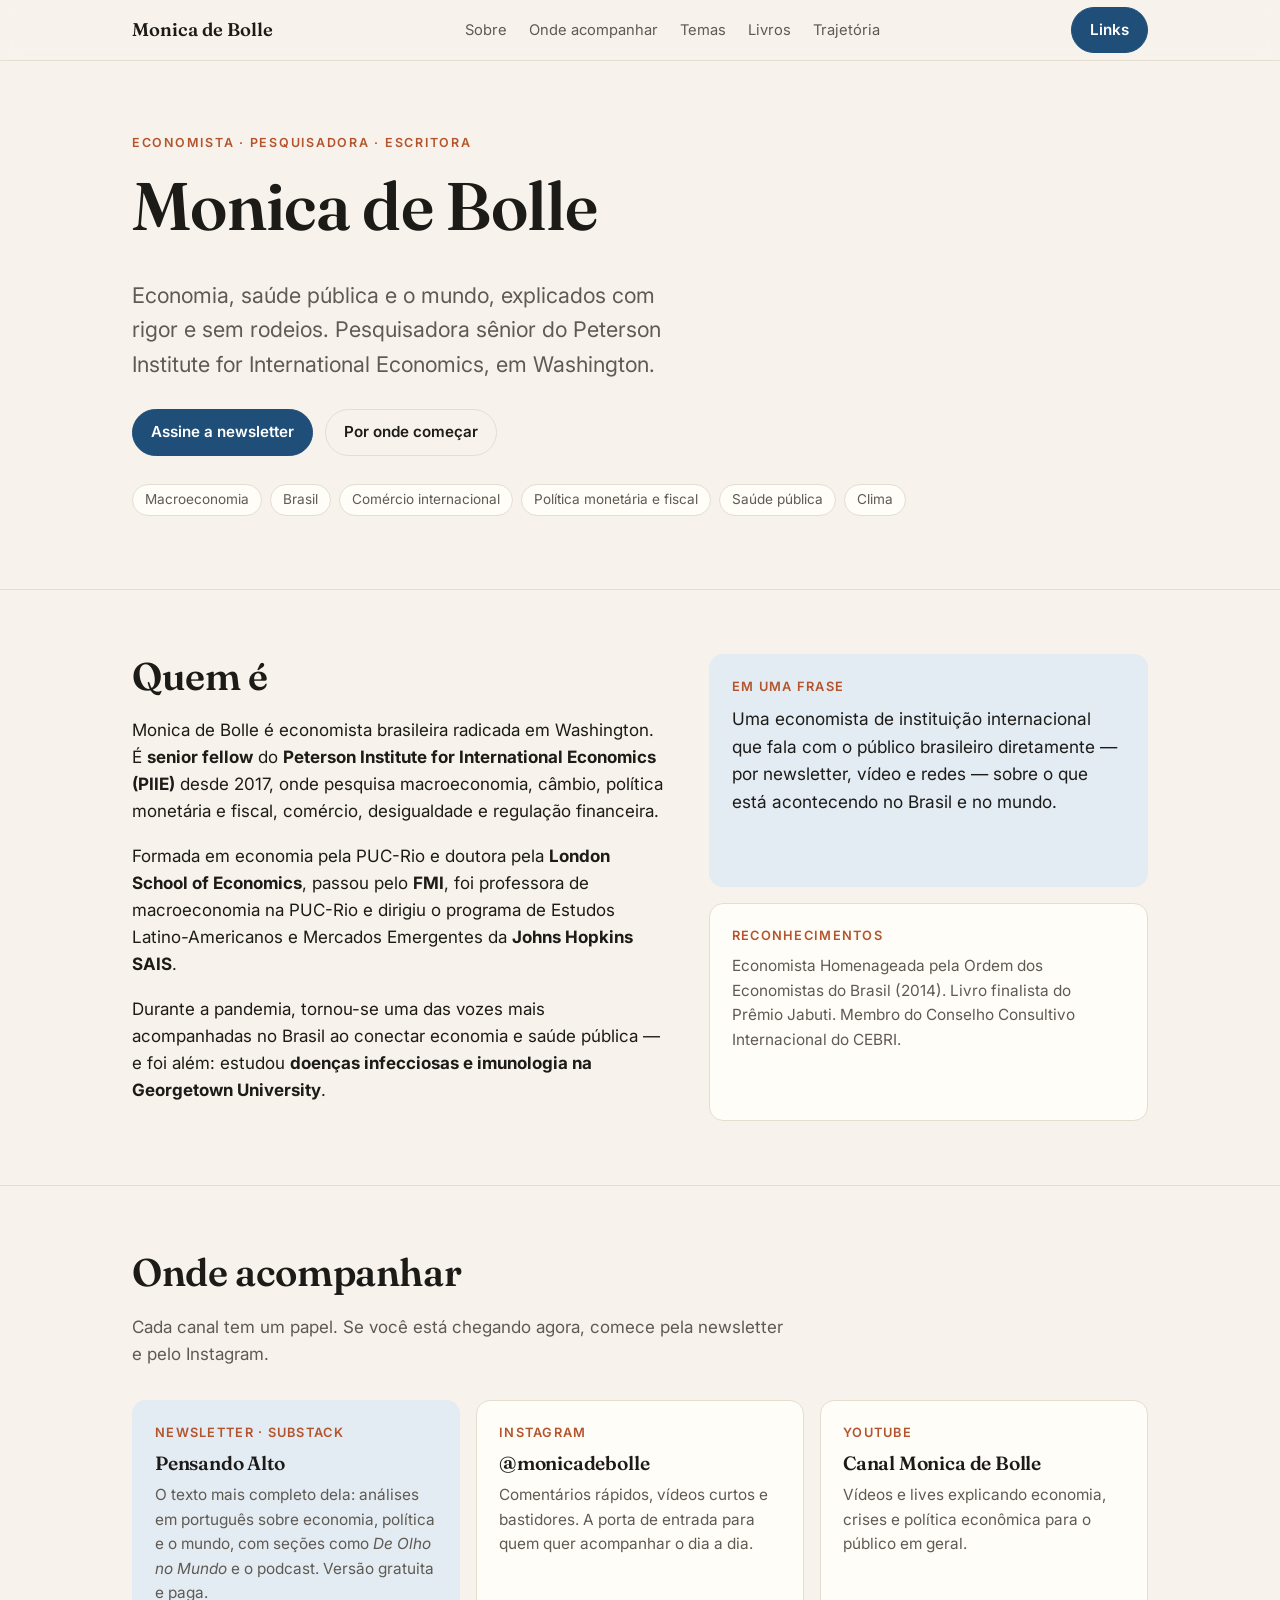
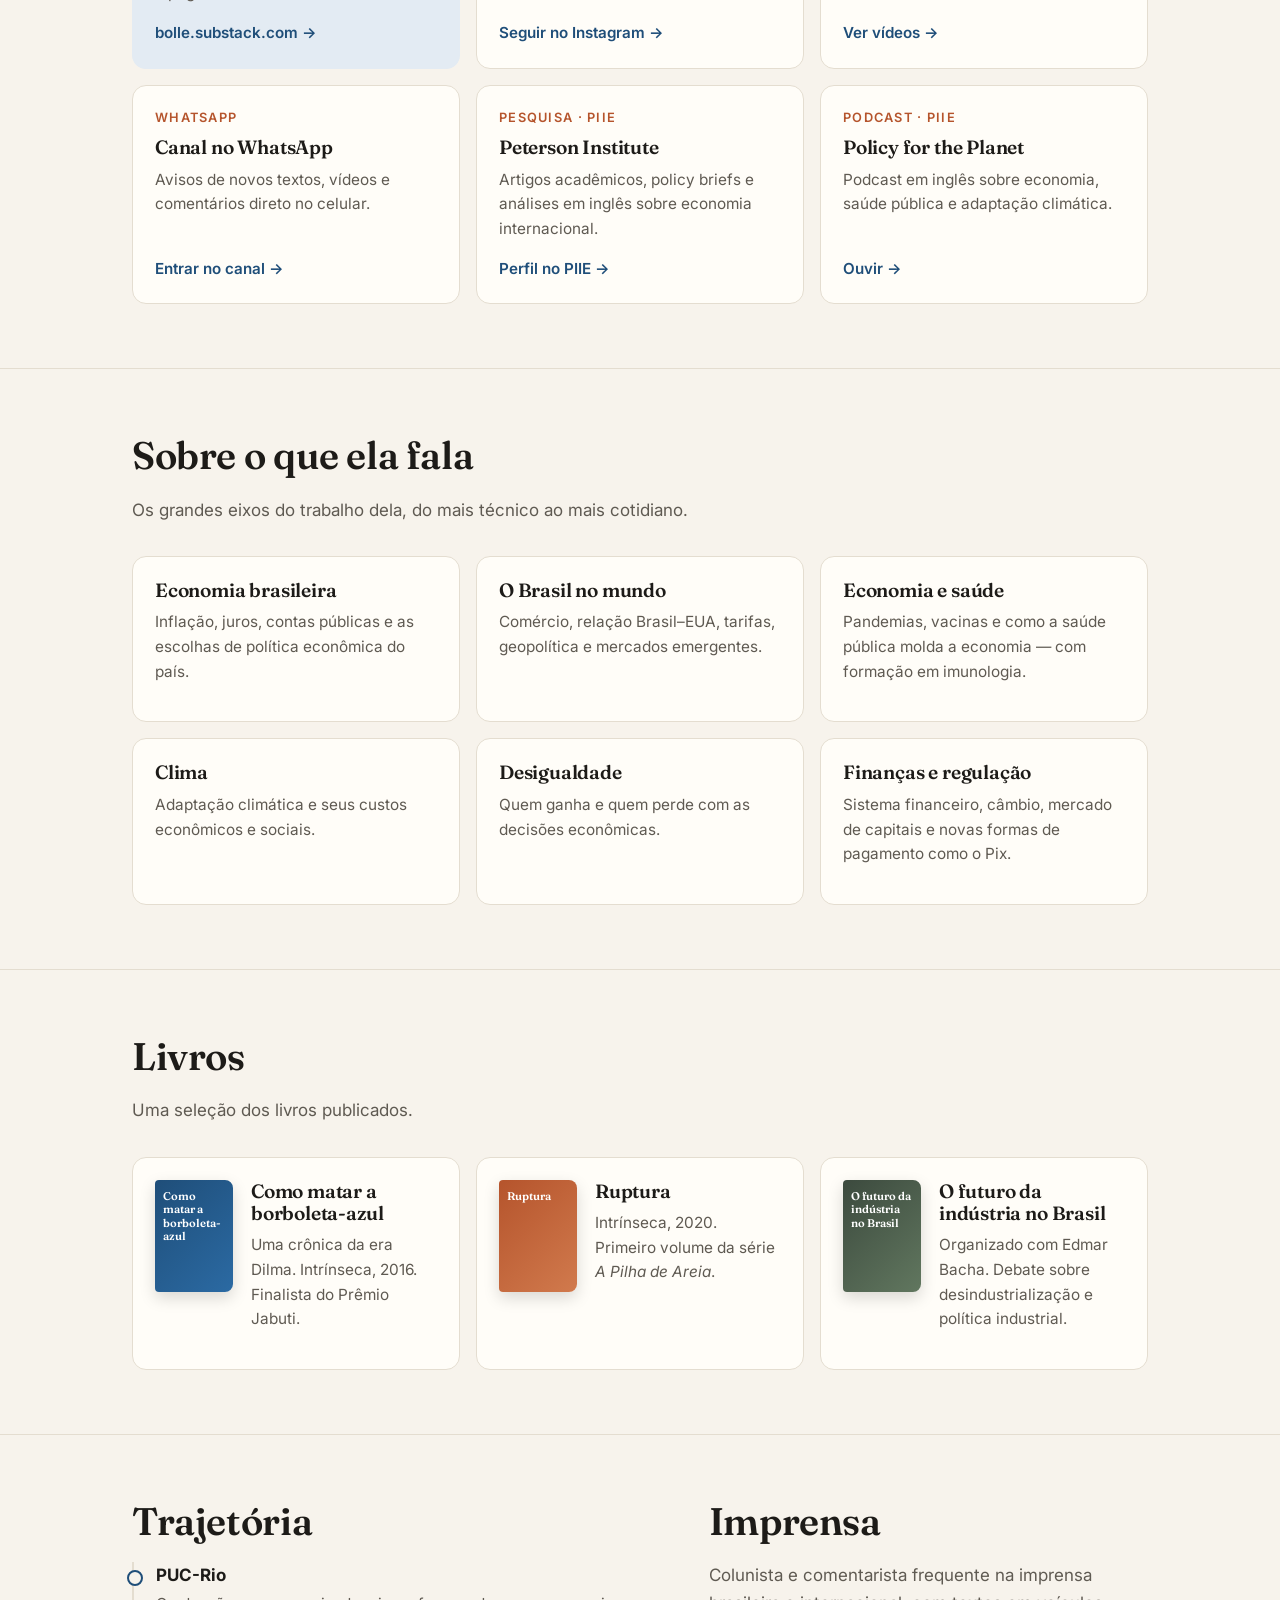
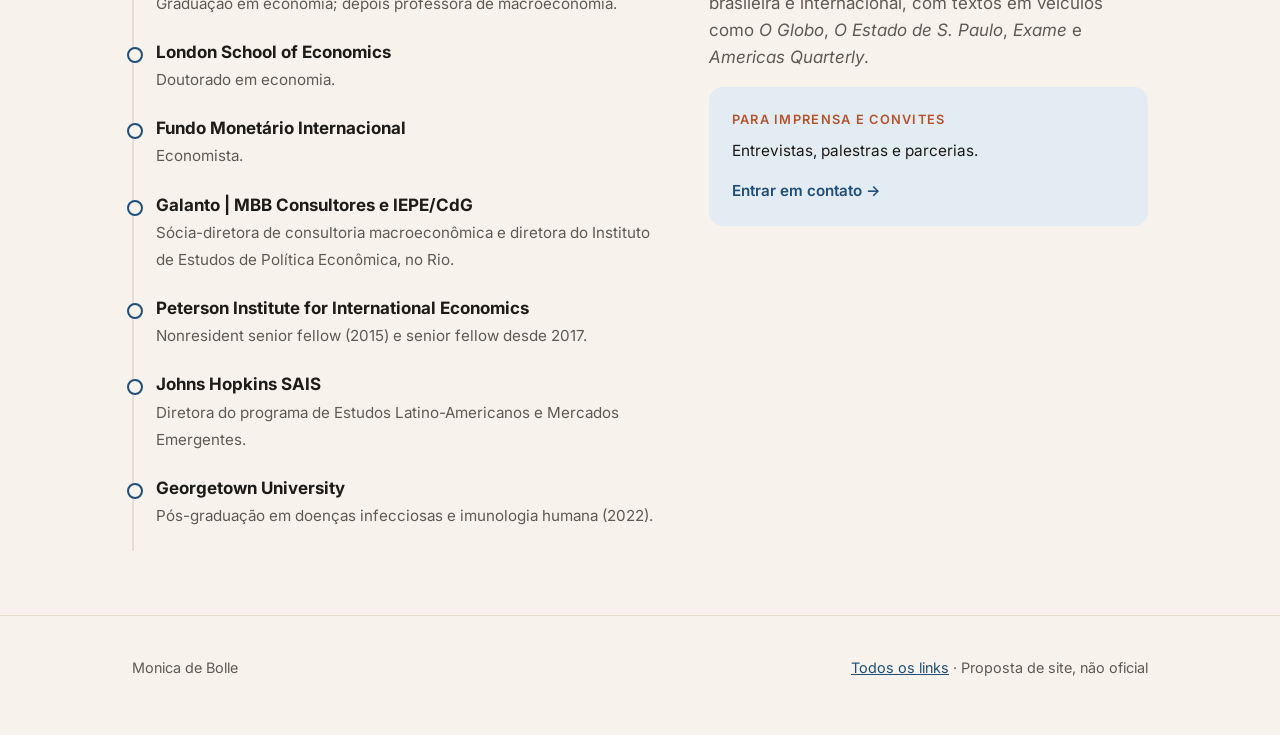
==== index.html @ 09e2e79d "Site e página de links sobre Monica de Bolle (proposta) Co-Authored-By: Claude Opus 5.5 <noreply@ant" ====
<!doctype html>
<html lang="pt-BR">
<head>
<meta charset="utf-8">
<meta name="viewport" content="width=device-width,initial-scale=1">
<title>Monica de Bolle</title>
<meta name="description" content="Economista, pesquisadora do Peterson Institute for International Economics, escritora e divulgadora. Tudo sobre Monica de Bolle em um só lugar: newsletter, vídeos, livros e pesquisa.">
<link rel="preconnect" href="https://fonts.googleapis.com">
<link rel="preconnect" href="https://fonts.gstatic.com" crossorigin>
<link href="https://fonts.googleapis.com/css2?family=Fraunces:opsz,wght@9..144,500;9..144,600&family=Inter:wght@400;500;600&display=swap" rel="stylesheet">
<link rel="stylesheet" href="assets/style.css">
</head>
<body>

<nav class="nav">
  <div class="wrap">
    <a class="brand" href="#">Monica de Bolle</a>
    <ul>
      <li><a href="#sobre">Sobre</a></li>
      <li><a href="#onde-acompanhar">Onde acompanhar</a></li>
      <li><a href="#temas">Temas</a></li>
      <li><a href="#livros">Livros</a></li>
      <li><a href="#trajetoria">Trajetória</a></li>
    </ul>
    <a class="btn" href="links.html">Links</a>
  </div>
</nav>

<header class="hero">
  <div class="wrap">
    <div class="eyebrow">Economista · Pesquisadora · Escritora</div>
    <h1>Monica de Bolle</h1>
    <p class="lead">Economia, saúde pública e o mundo, explicados com rigor e sem rodeios. Pesquisadora sênior do Peterson Institute for International Economics, em Washington.</p>
    <div class="actions">
      <a class="btn" href="https://bolle.substack.com" target="_blank" rel="noopener">Assine a newsletter</a>
      <a class="btn ghost" href="#onde-acompanhar">Por onde começar</a>
    </div>
    <ul class="tags">
      <li>Macroeconomia</li><li>Brasil</li><li>Comércio internacional</li><li>Política monetária e fiscal</li><li>Saúde pública</li><li>Clima</li>
    </ul>
  </div>
</header>

<section id="sobre">
  <div class="wrap two-col">
    <div>
      <h2>Quem é</h2>
      <p>Monica de Bolle é economista brasileira radicada em Washington. É <strong>senior fellow</strong> do <strong>Peterson Institute for International Economics (PIIE)</strong> desde 2017, onde pesquisa macroeconomia, câmbio, política monetária e fiscal, comércio, desigualdade e regulação financeira.</p>
      <p>Formada em economia pela PUC-Rio e doutora pela <strong>London School of Economics</strong>, passou pelo <strong>FMI</strong>, foi professora de macroeconomia na PUC-Rio e dirigiu o programa de Estudos Latino-Americanos e Mercados Emergentes da <strong>Johns Hopkins SAIS</strong>.</p>
      <p>Durante a pandemia, tornou-se uma das vozes mais acompanhadas no Brasil ao conectar economia e saúde pública — e foi além: estudou <strong>doenças infecciosas e imunologia na Georgetown University</strong>.</p>
    </div>
    <div class="grid">
      <div class="card featured">
        <div class="meta">Em uma frase</div>
        <p style="color:var(--ink);font-size:1.08rem">Uma economista de instituição internacional que fala com o público brasileiro diretamente — por newsletter, vídeo e redes — sobre o que está acontecendo no Brasil e no mundo.</p>
      </div>
      <div class="card">
        <div class="meta">Reconhecimentos</div>
        <p>Economista Homenageada pela Ordem dos Economistas do Brasil (2014). Livro finalista do Prêmio Jabuti. Membro do Conselho Consultivo Internacional do CEBRI.</p>
      </div>
    </div>
  </div>
</section>

<section id="onde-acompanhar">
  <div class="wrap">
    <h2>Onde acompanhar</h2>
    <p class="section-intro">Cada canal tem um papel. Se você está chegando agora, comece pela newsletter e pelo Instagram.</p>
    <div class="grid three">
      <article class="card featured">
        <div class="meta">Newsletter · Substack</div>
        <h3>Pensando Alto</h3>
        <p>O texto mais completo dela: análises em português sobre economia, política e o mundo, com seções como <em>De Olho no Mundo</em> e o podcast. Versão gratuita e paga.</p>
        <a class="more" href="https://bolle.substack.com" target="_blank" rel="noopener">bolle.substack.com</a>
      </article>
      <article class="card">
        <div class="meta">Instagram</div>
        <h3>@monicadebolle</h3>
        <p>Comentários rápidos, vídeos curtos e bastidores. A porta de entrada para quem quer acompanhar o dia a dia.</p>
        <a class="more" href="https://www.instagram.com/monicadebolle/" target="_blank" rel="noopener">Seguir no Instagram</a>
      </article>
      <article class="card">
        <div class="meta">YouTube</div>
        <h3>Canal Monica de Bolle</h3>
        <p>Vídeos e lives explicando economia, crises e política econômica para o público em geral.</p>
        <a class="more" href="https://www.youtube.com/channel/UCWWCnzBwz2zqH7TgKD0EeSQ" target="_blank" rel="noopener">Ver vídeos</a>
      </article>
      <article class="card">
        <div class="meta">WhatsApp</div>
        <h3>Canal no WhatsApp</h3>
        <p>Avisos de novos textos, vídeos e comentários direto no celular.</p>
        <a class="more" href="#" data-todo="link do canal de WhatsApp">Entrar no canal</a>
      </article>
      <article class="card">
        <div class="meta">Pesquisa · PIIE</div>
        <h3>Peterson Institute</h3>
        <p>Artigos acadêmicos, policy briefs e análises em inglês sobre economia internacional.</p>
        <a class="more" href="https://www.piie.com/experts/senior-research-staff/monica-de-bolle" target="_blank" rel="noopener">Perfil no PIIE</a>
      </article>
      <article class="card">
        <div class="meta">Podcast · PIIE</div>
        <h3>Policy for the Planet</h3>
        <p>Podcast em inglês sobre economia, saúde pública e adaptação climática.</p>
        <a class="more" href="https://www.piie.com/experts/senior-research-staff/monica-de-bolle" target="_blank" rel="noopener">Ouvir</a>
      </article>
    </div>
  </div>
</section>

<section id="temas">
  <div class="wrap">
    <h2>Sobre o que ela fala</h2>
    <p class="section-intro">Os grandes eixos do trabalho dela, do mais técnico ao mais cotidiano.</p>
    <div class="grid three">
      <div class="card"><h3>Economia brasileira</h3><p>Inflação, juros, contas públicas e as escolhas de política econômica do país.</p></div>
      <div class="card"><h3>O Brasil no mundo</h3><p>Comércio, relação Brasil–EUA, tarifas, geopolítica e mercados emergentes.</p></div>
      <div class="card"><h3>Economia e saúde</h3><p>Pandemias, vacinas e como a saúde pública molda a economia — com formação em imunologia.</p></div>
      <div class="card"><h3>Clima</h3><p>Adaptação climática e seus custos econômicos e sociais.</p></div>
      <div class="card"><h3>Desigualdade</h3><p>Quem ganha e quem perde com as decisões econômicas.</p></div>
      <div class="card"><h3>Finanças e regulação</h3><p>Sistema financeiro, câmbio, mercado de capitais e novas formas de pagamento como o Pix.</p></div>
    </div>
  </div>
</section>

<section id="livros">
  <div class="wrap">
    <h2>Livros</h2>
    <p class="section-intro">Uma seleção dos livros publicados.</p>
    <div class="grid three">
      <div class="card book">
        <div class="cover">Como matar a borboleta-azul</div>
        <div>
          <h3>Como matar a borboleta-azul</h3>
          <p>Uma crônica da era Dilma. Intrínseca, 2016. Finalista do Prêmio Jabuti.</p>
        </div>
      </div>
      <div class="card book">
        <div class="cover alt">Ruptura</div>
        <div>
          <h3>Ruptura</h3>
          <p>Intrínseca, 2020. Primeiro volume da série <em>A Pilha de Areia</em>.</p>
        </div>
      </div>
      <div class="card book">
        <div class="cover alt2">O futuro da indústria no Brasil</div>
        <div>
          <h3>O futuro da indústria no Brasil</h3>
          <p>Organizado com Edmar Bacha. Debate sobre desindustrialização e política industrial.</p>
        </div>
      </div>
    </div>
  </div>
</section>

<section id="trajetoria">
  <div class="wrap two-col">
    <div>
      <h2>Trajetória</h2>
      <ul class="timeline">
        <li><strong>PUC-Rio</strong><span>Graduação em economia; depois professora de macroeconomia.</span></li>
        <li><strong>London School of Economics</strong><span>Doutorado em economia.</span></li>
        <li><strong>Fundo Monetário Internacional</strong><span>Economista.</span></li>
        <li><strong>Galanto | MBB Consultores e IEPE/CdG</strong><span>Sócia-diretora de consultoria macroeconômica e diretora do Instituto de Estudos de Política Econômica, no Rio.</span></li>
        <li><strong>Peterson Institute for International Economics</strong><span>Nonresident senior fellow (2015) e senior fellow desde 2017.</span></li>
        <li><strong>Johns Hopkins SAIS</strong><span>Diretora do programa de Estudos Latino-Americanos e Mercados Emergentes.</span></li>
        <li><strong>Georgetown University</strong><span>Pós-graduação em doenças infecciosas e imunologia humana (2022).</span></li>
      </ul>
    </div>
    <div>
      <h2>Imprensa</h2>
      <p class="section-intro" style="margin-bottom:16px">Colunista e comentarista frequente na imprensa brasileira e internacional, com textos em veículos como <em>O Globo</em>, <em>O Estado de S. Paulo</em>, <em>Exame</em> e <em>Americas Quarterly</em>.</p>
      <div class="card featured">
        <div class="meta">Para imprensa e convites</div>
        <p style="color:var(--ink)">Entrevistas, palestras e parcerias.</p>
        <a class="more" href="#" data-todo="e-mail ou formulário de contato">Entrar em contato</a>
      </div>
    </div>
  </div>
</section>

<footer>
  <div class="wrap">
    <span>Monica de Bolle</span>
    <span><a href="links.html">Todos os links</a> · Proposta de site, não oficial</span>
  </div>
</footer>
</body>
</html>
---- assets/style.css ----
:root{
  --bg:#f7f3ec; --surface:#fffdf8; --ink:#1d1b18; --muted:#5f5a52; --line:#e4ddd0;
  --accent:#1f4e79; --accent-ink:#ffffff; --accent-soft:#e3ebf3; --warm:#b5542c;
  --radius:14px; --max:1080px;
}
@media (prefers-color-scheme: dark){
  :root:not([data-theme="light"]){
    --bg:#14161a; --surface:#1c1f24; --ink:#ece8e1; --muted:#a29d94; --line:#2c3037;
    --accent:#8fb6dc; --accent-ink:#0f1720; --accent-soft:#1f2a36; --warm:#e08a63;
  }
}
:root[data-theme="dark"]{
  --bg:#14161a; --surface:#1c1f24; --ink:#ece8e1; --muted:#a29d94; --line:#2c3037;
  --accent:#8fb6dc; --accent-ink:#0f1720; --accent-soft:#1f2a36; --warm:#e08a63;
}
*{box-sizing:border-box}
html{scroll-behavior:smooth}
body{margin:0;background:var(--bg);color:var(--ink);font:17px/1.6 "Inter",system-ui,-apple-system,"Segoe UI",sans-serif;-webkit-font-smoothing:antialiased}
h1,h2,h3{font-family:"Fraunces",Georgia,serif;font-weight:600;line-height:1.15;margin:0 0 .5em;letter-spacing:-.01em}
h1{font-size:clamp(2.4rem,6vw,4.2rem)}
h2{font-size:clamp(1.7rem,3.5vw,2.4rem)}
h3{font-size:1.2rem}
p{margin:0 0 1em}
a{color:var(--accent)}
.wrap{max-width:var(--max);margin:0 auto;padding:0 16px}
@media(min-width:720px){.wrap{padding:0 32px}}

/* nav */
.nav{position:sticky;top:0;z-index:10;background:color-mix(in srgb,var(--bg) 88%,transparent);backdrop-filter:blur(8px);border-bottom:1px solid var(--line)}
.nav .wrap{display:flex;align-items:center;justify-content:space-between;gap:16px;height:60px}
.brand{font-family:"Fraunces",Georgia,serif;font-weight:600;font-size:1.15rem;text-decoration:none;color:var(--ink)}
.nav ul{display:none;list-style:none;margin:0;padding:0;gap:22px}
.nav ul a{color:var(--muted);text-decoration:none;font-size:.92rem}
.nav ul a:hover{color:var(--ink)}
@media(min-width:860px){.nav ul{display:flex}}
.btn{display:inline-flex;align-items:center;gap:8px;padding:10px 18px;border-radius:999px;background:var(--accent);color:var(--accent-ink);text-decoration:none;font-weight:600;font-size:.95rem;border:1px solid var(--accent)}
.btn.ghost{background:transparent;color:var(--ink);border-color:var(--line)}
.btn:hover{filter:brightness(1.08)}

/* hero */
.hero{padding:72px 0 56px}
.eyebrow{text-transform:uppercase;letter-spacing:.14em;font-size:.78rem;color:var(--warm);font-weight:600;margin-bottom:14px}
.hero .lead{font-size:clamp(1.1rem,2.2vw,1.35rem);color:var(--muted);max-width:44ch}
.hero .actions{display:flex;flex-wrap:wrap;gap:12px;margin-top:28px}
.tags{display:flex;flex-wrap:wrap;gap:8px;margin-top:28px;padding:0;list-style:none}
.tags li{border:1px solid var(--line);border-radius:999px;padding:4px 12px;font-size:.85rem;color:var(--muted);background:var(--surface)}

section{padding:64px 0;border-top:1px solid var(--line)}
.section-intro{color:var(--muted);max-width:60ch;margin-bottom:32px}

/* grids & cards */
.grid{display:grid;gap:16px;grid-template-columns:1fr}
@media(min-width:640px){.grid.two{grid-template-columns:1fr 1fr}.grid.three{grid-template-columns:1fr 1fr}}
@media(min-width:960px){.grid.three{grid-template-columns:repeat(3,1fr)}}
.card{background:var(--surface);border:1px solid var(--line);border-radius:var(--radius);padding:22px;display:flex;flex-direction:column}
.card p{color:var(--muted);font-size:.96rem}
.card .meta{font-size:.8rem;text-transform:uppercase;letter-spacing:.1em;color:var(--warm);font-weight:600;margin-bottom:8px}
.card .more{margin-top:auto;font-weight:600;text-decoration:none;font-size:.95rem}
.card .more::after{content:" →"}
.card.featured{background:var(--accent-soft);border-color:transparent}

/* timeline */
.timeline{list-style:none;margin:0;padding:0;border-left:2px solid var(--line)}
.timeline li{position:relative;padding:0 0 22px 22px}
.timeline li::before{content:"";position:absolute;left:-7px;top:8px;width:12px;height:12px;border-radius:50%;background:var(--bg);border:2px solid var(--accent)}
.timeline strong{display:block}
.timeline span{color:var(--muted);font-size:.95rem}

.two-col{display:grid;gap:40px}
@media(min-width:860px){.two-col{grid-template-columns:1.1fr .9fr}}

/* book */
.card.book{flex-direction:row;}
.book{display:flex;gap:18px;align-items:flex-start}
.cover{flex:0 0 78px;height:112px;border-radius:4px 8px 8px 4px;background:linear-gradient(135deg,var(--accent),#2b6aa3);color:#fff;font:600 .7rem/1.2 "Fraunces",serif;padding:10px 8px;box-shadow:0 6px 16px rgba(0,0,0,.15)}
.cover.alt{background:linear-gradient(135deg,var(--warm),#d17a4d)}
.cover.alt2{background:linear-gradient(135deg,#3c4a3e,#61775f)}

.note{font-size:.85rem;color:var(--muted);border-left:3px solid var(--warm);padding:6px 12px;margin-top:20px}
footer{padding:40px 0 56px;border-top:1px solid var(--line);color:var(--muted);font-size:.9rem}
footer .wrap{display:flex;flex-wrap:wrap;gap:12px;justify-content:space-between}

/* ---------- links page ---------- */
.links-page{min-height:100vh;display:flex;justify-content:center;padding:48px 16px 64px}
.links-box{width:100%;max-width:520px;text-align:center}
.avatar{width:96px;height:96px;border-radius:50%;margin:0 auto 16px;display:grid;place-items:center;background:var(--accent);color:var(--accent-ink);font:600 2rem "Fraunces",serif}
.links-box h1{font-size:2rem;margin-bottom:6px}
.links-box .bio{color:var(--muted);font-size:.98rem;margin-bottom:28px}
.link-group{margin:24px 0 8px;text-align:left;font-size:.75rem;text-transform:uppercase;letter-spacing:.14em;color:var(--warm);font-weight:600}
.link{display:flex;align-items:center;gap:14px;text-align:left;background:var(--surface);border:1px solid var(--line);border-radius:var(--radius);padding:14px 16px;margin-bottom:10px;text-decoration:none;color:var(--ink);transition:transform .15s,border-color .15s}
.link:hover{transform:translateY(-1px);border-color:var(--accent)}
.link .ico{flex:0 0 40px;height:40px;border-radius:10px;display:grid;place-items:center;background:var(--accent-soft);font-size:1.2rem}
.link strong{display:block;font-size:1rem}
.link small{color:var(--muted);font-size:.85rem}
.link.primary{background:var(--accent);border-color:var(--accent);color:var(--accent-ink)}
.link.primary small{color:inherit;opacity:.85}
.link.primary .ico{background:rgba(255,255,255,.18)}
.small-foot{margin-top:28px;font-size:.82rem;color:var(--muted)}
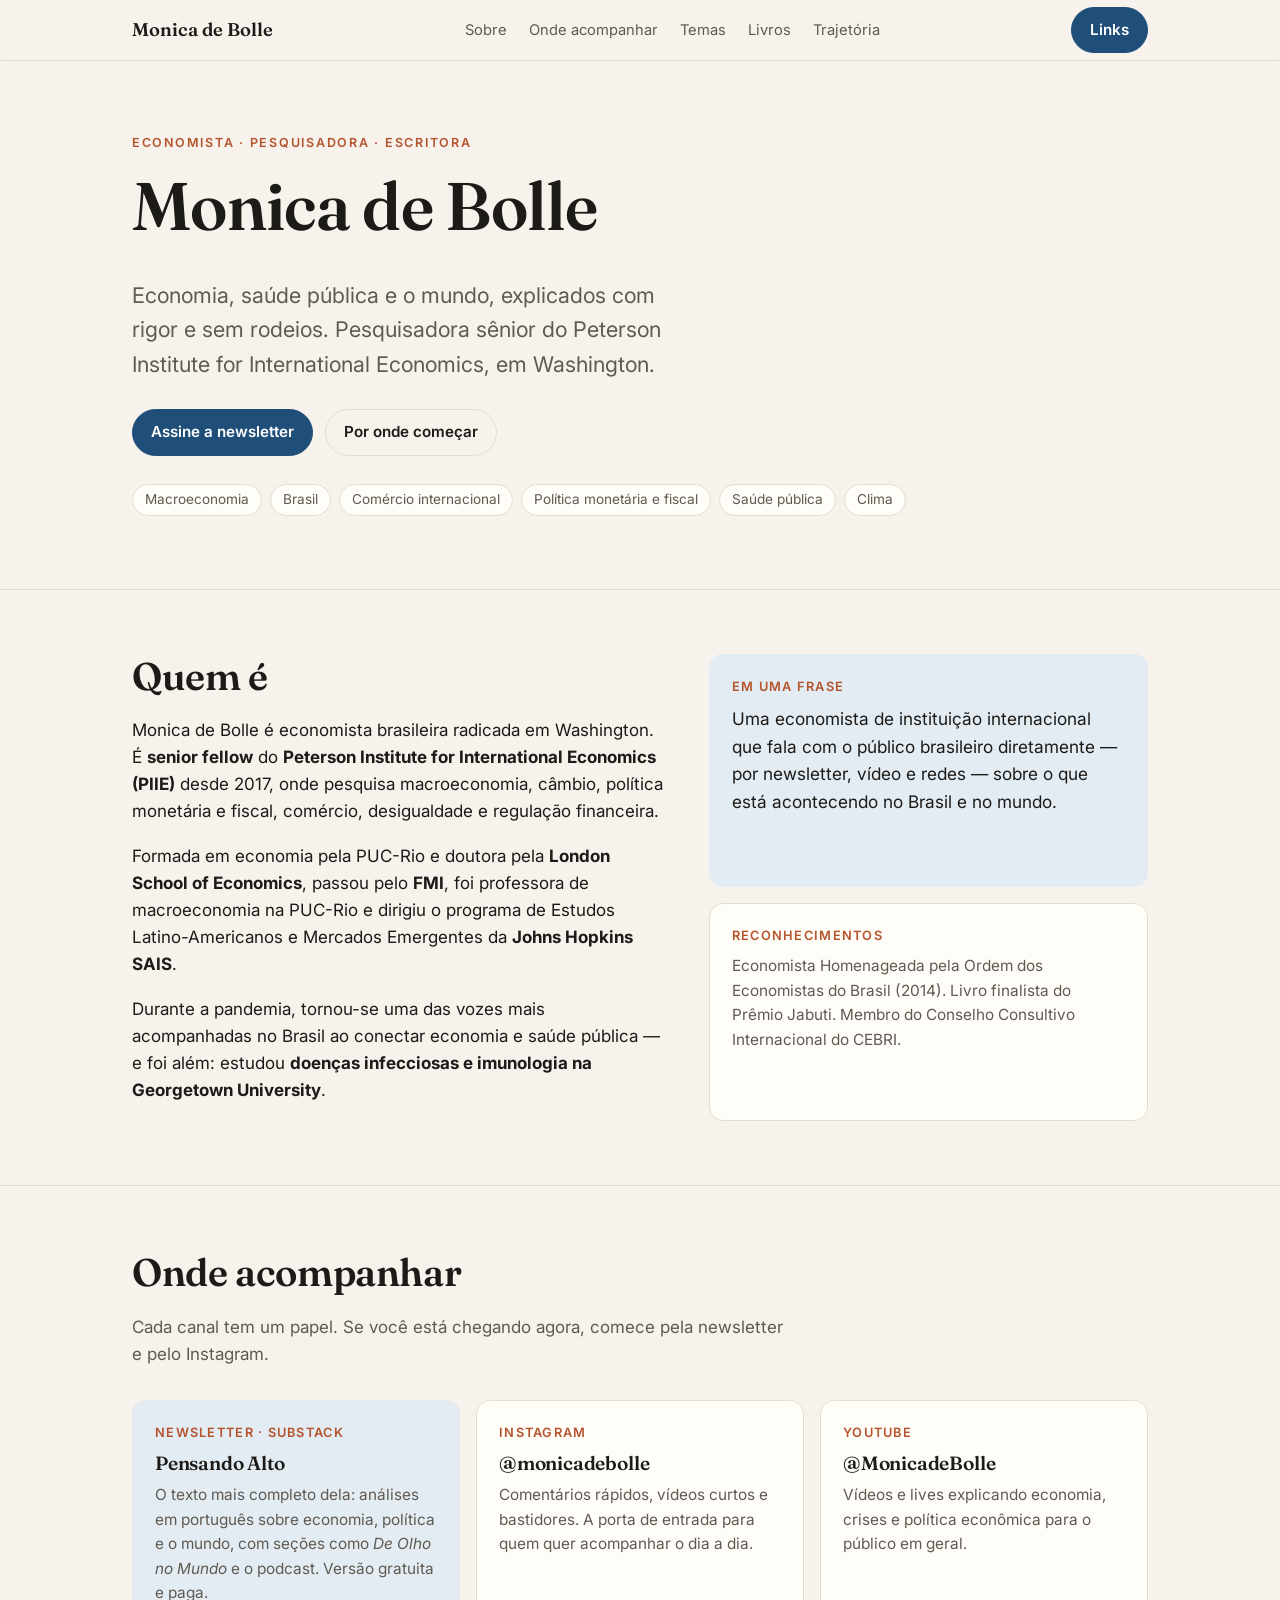
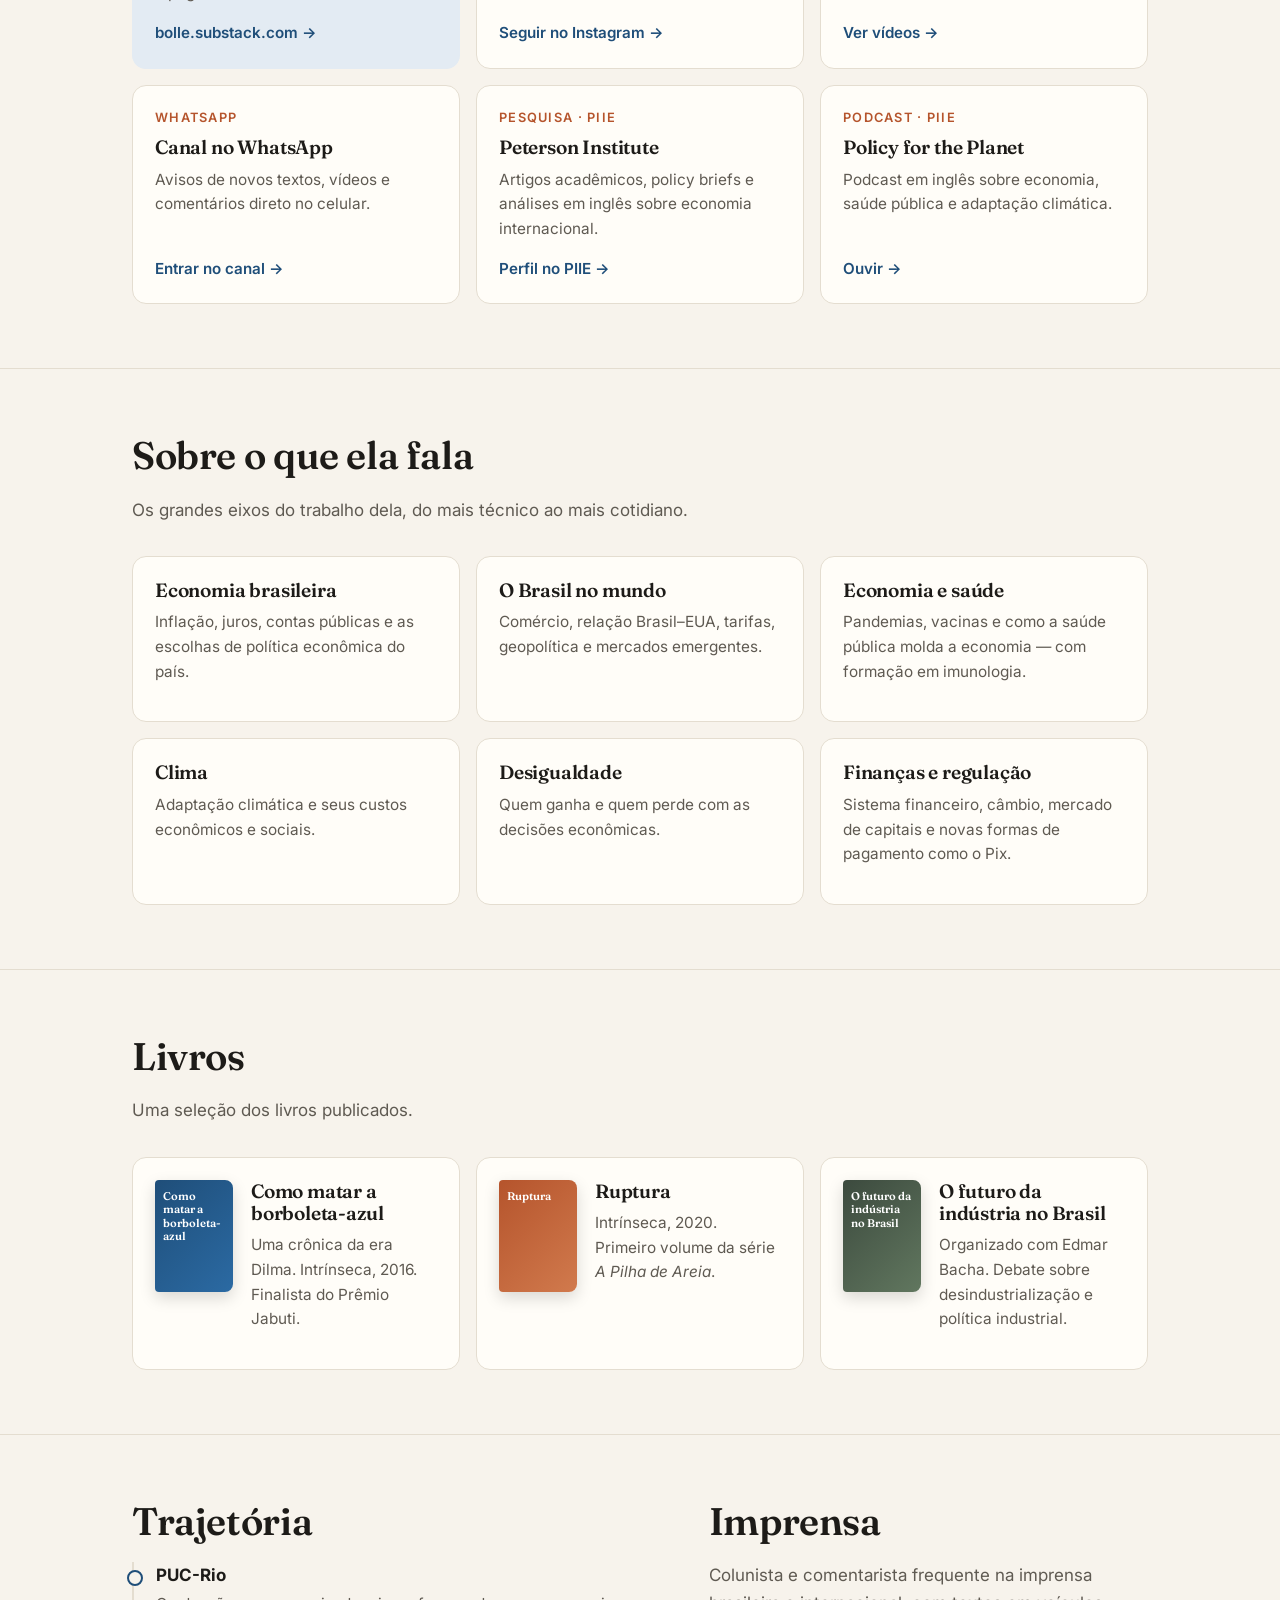
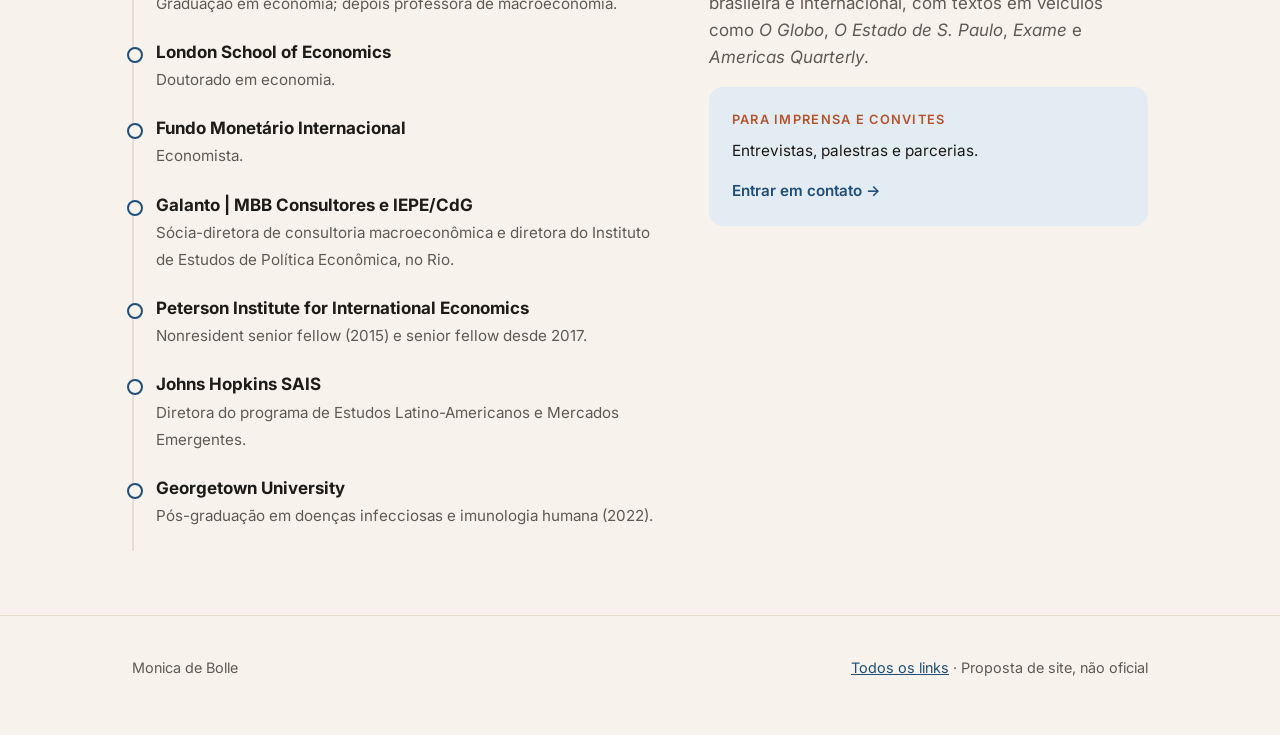
==== commit 5941ca39: "Adiciona links oficiais do YouTube e do canal de WhatsApp Co-Authored-By: Claude Opus 5.5 <noreply@a" ====
--- a/index.html
+++ b/index.html
@@ -81,15 +81,15 @@
       </article>
       <article class="card">
         <div class="meta">YouTube</div>
-        <h3>Canal Monica de Bolle</h3>
+        <h3>@MonicadeBolle</h3>
         <p>Vídeos e lives explicando economia, crises e política econômica para o público em geral.</p>
-        <a class="more" href="https://www.youtube.com/channel/UCWWCnzBwz2zqH7TgKD0EeSQ" target="_blank" rel="noopener">Ver vídeos</a>
+        <a class="more" href="https://www.youtube.com/@MonicadeBolle" target="_blank" rel="noopener">Ver vídeos</a>
       </article>
       <article class="card">
         <div class="meta">WhatsApp</div>
         <h3>Canal no WhatsApp</h3>
         <p>Avisos de novos textos, vídeos e comentários direto no celular.</p>
-        <a class="more" href="#" data-todo="link do canal de WhatsApp">Entrar no canal</a>
+        <a class="more" href="https://www.whatsapp.com/channel/0029VaJwkhG2ER6fUcOkLJ2Y" target="_blank" rel="noopener">Entrar no canal</a>
       </article>
       <article class="card">
         <div class="meta">Pesquisa · PIIE</div>
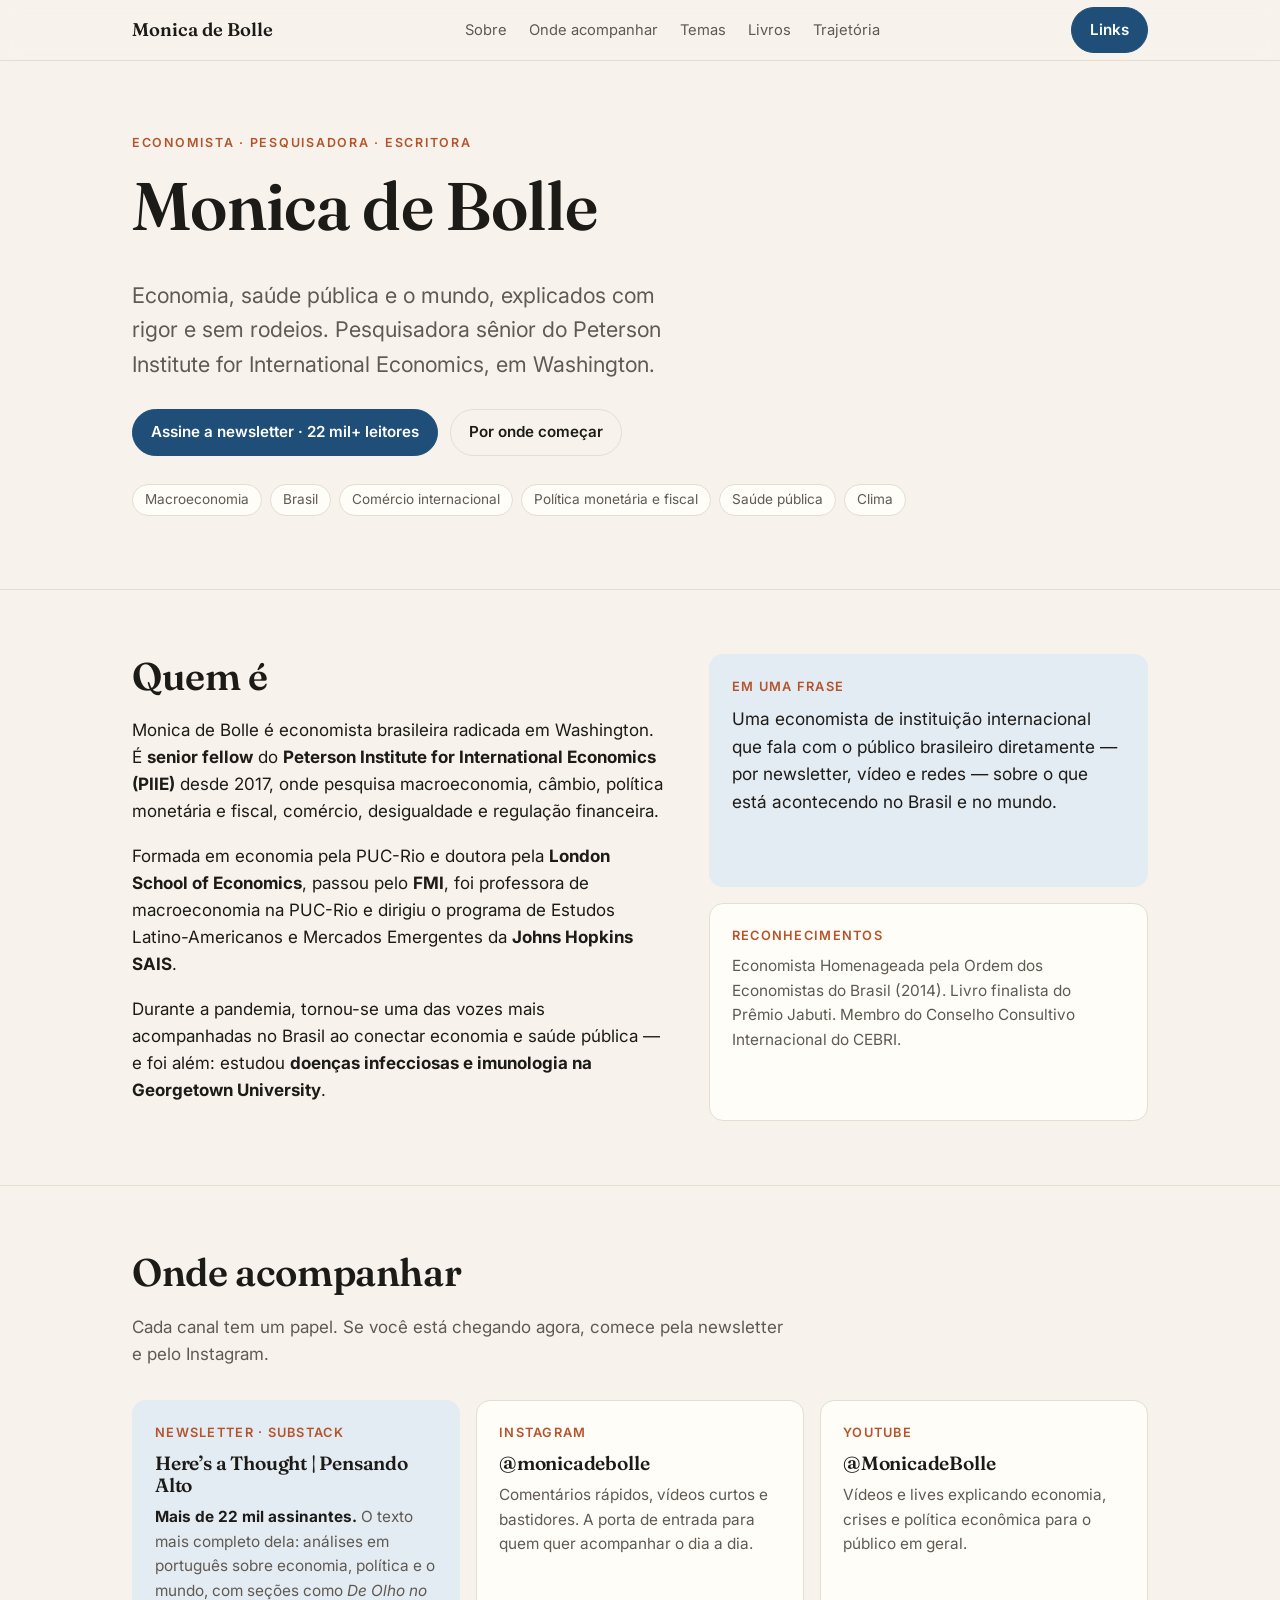
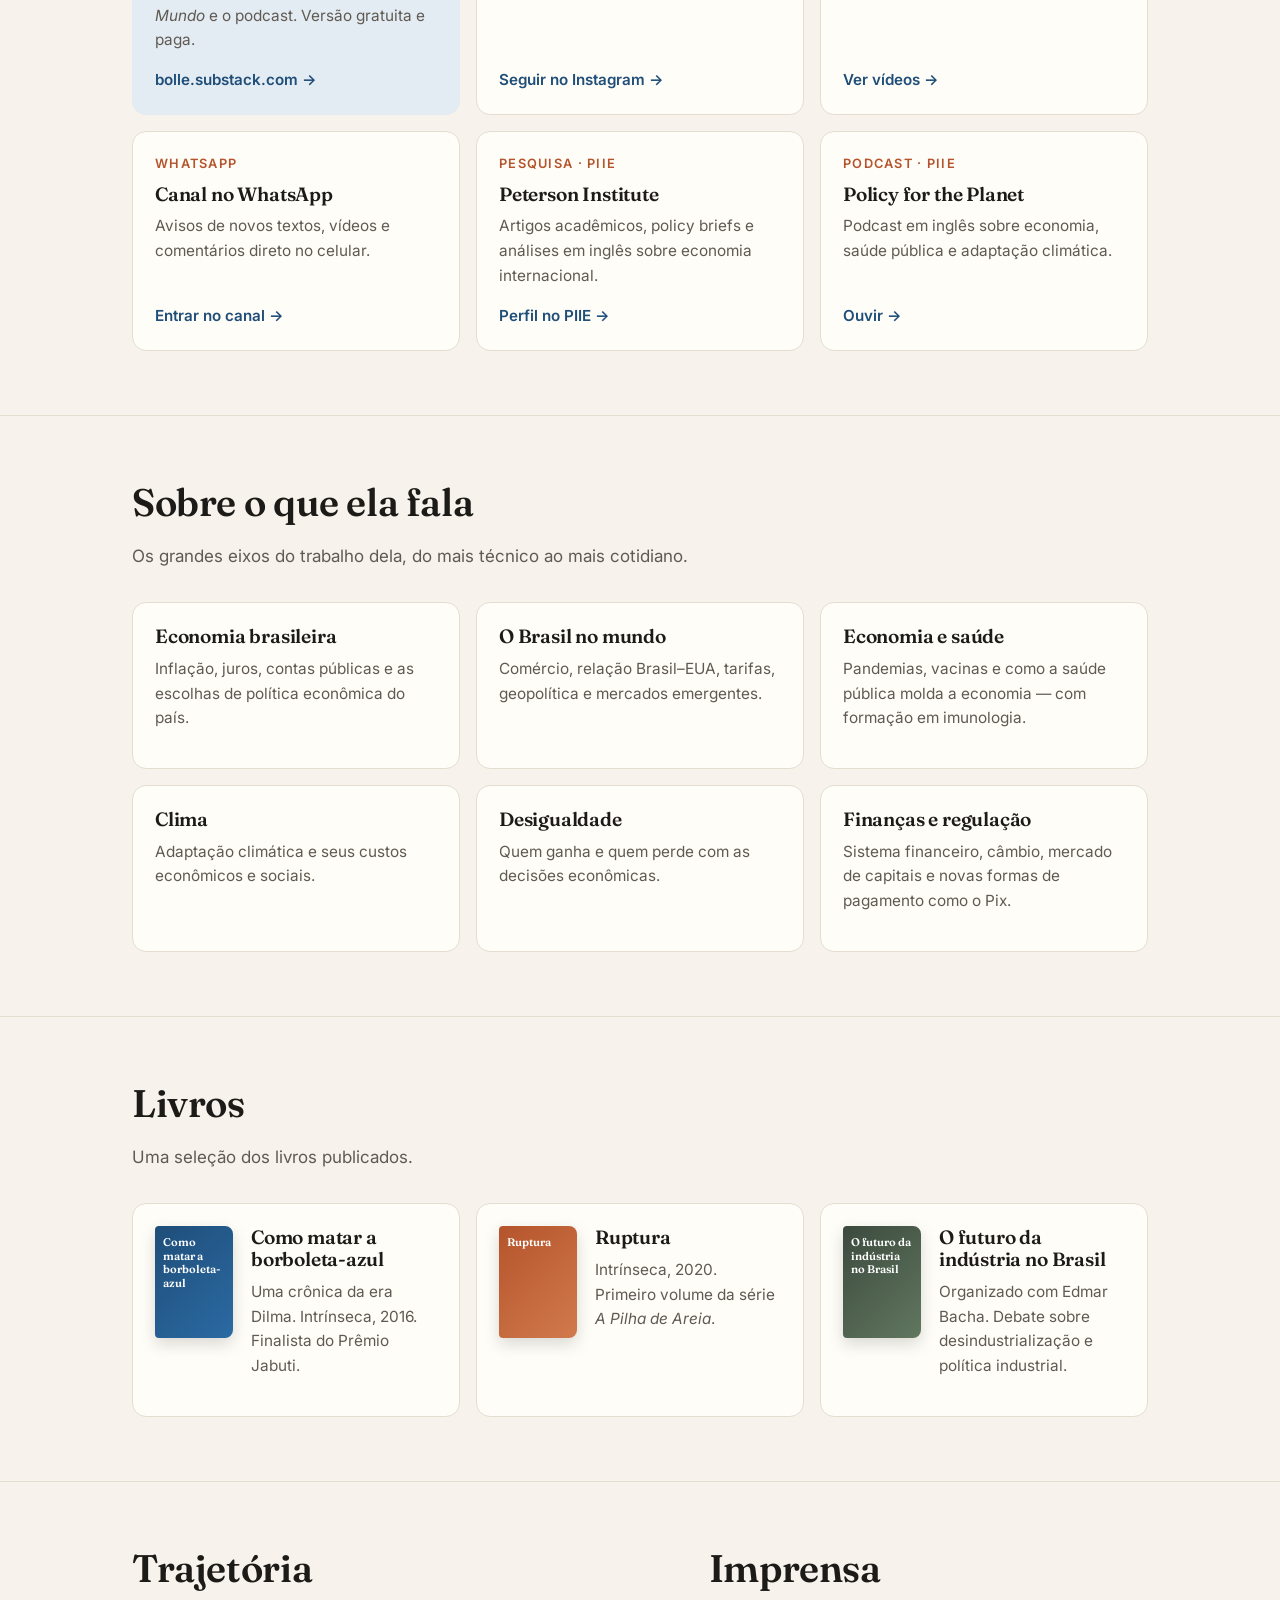
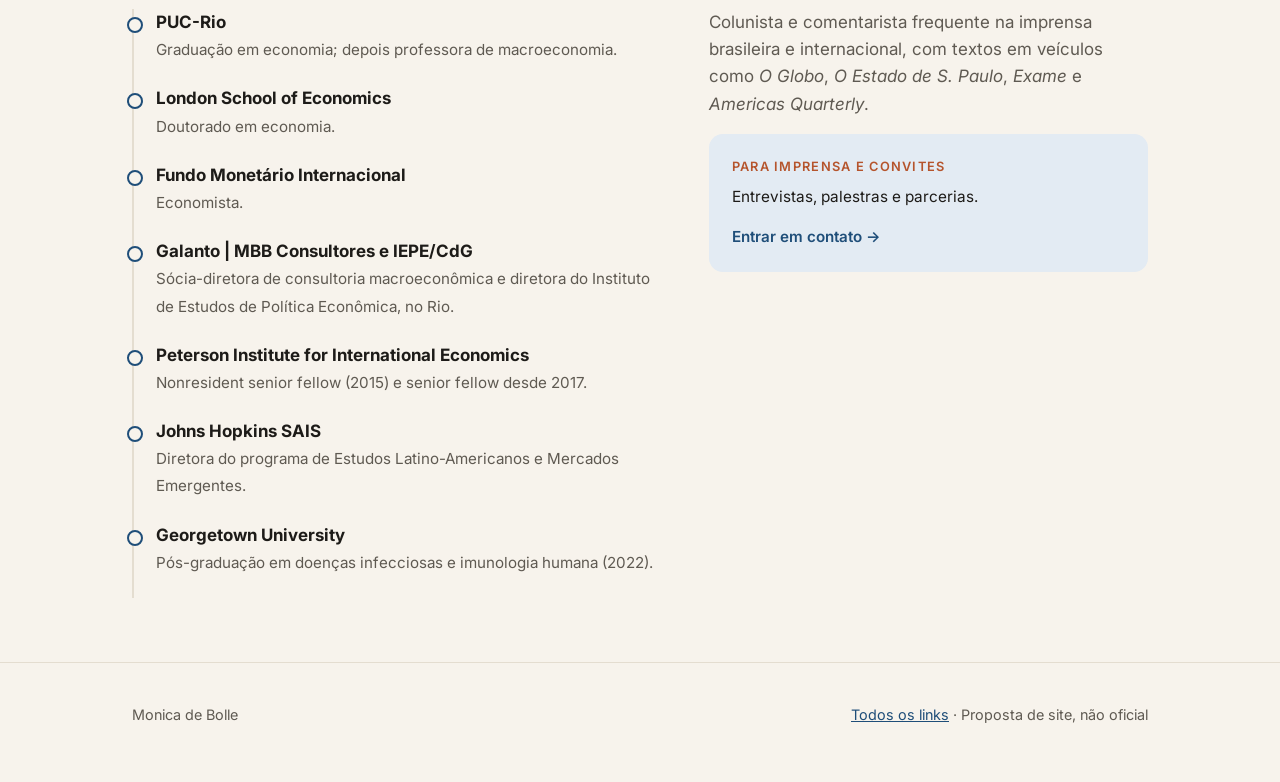
==== commit 880000a1: "Atualiza nome da newsletter e número de assinantes Co-Authored-By: Claude Opus 5.5 <noreply@anthropi" ====
--- a/index.html
+++ b/index.html
@@ -32,7 +32,7 @@
     <h1>Monica de Bolle</h1>
     <p class="lead">Economia, saúde pública e o mundo, explicados com rigor e sem rodeios. Pesquisadora sênior do Peterson Institute for International Economics, em Washington.</p>
     <div class="actions">
-      <a class="btn" href="https://bolle.substack.com" target="_blank" rel="noopener">Assine a newsletter</a>
+      <a class="btn" href="https://bolle.substack.com" target="_blank" rel="noopener">Assine a newsletter · 22 mil+ leitores</a>
       <a class="btn ghost" href="#onde-acompanhar">Por onde começar</a>
     </div>
     <ul class="tags">
@@ -69,8 +69,8 @@
     <div class="grid three">
       <article class="card featured">
         <div class="meta">Newsletter · Substack</div>
-        <h3>Pensando Alto</h3>
-        <p>O texto mais completo dela: análises em português sobre economia, política e o mundo, com seções como <em>De Olho no Mundo</em> e o podcast. Versão gratuita e paga.</p>
+        <h3>Here’s a Thought | Pensando Alto</h3>
+        <p><strong style="color:var(--ink)">Mais de 22 mil assinantes.</strong> O texto mais completo dela: análises em português sobre economia, política e o mundo, com seções como <em>De Olho no Mundo</em> e o podcast. Versão gratuita e paga.</p>
         <a class="more" href="https://bolle.substack.com" target="_blank" rel="noopener">bolle.substack.com</a>
       </article>
       <article class="card">
@@ -101,7 +101,7 @@
         <div class="meta">Podcast · PIIE</div>
         <h3>Policy for the Planet</h3>
         <p>Podcast em inglês sobre economia, saúde pública e adaptação climática.</p>
-        <a class="more" href="https://www.piie.com/experts/senior-research-staff/monica-de-bolle" target="_blank" rel="noopener">Ouvir</a>
+        <a class="more" href="https://www.piie.com/experts/podcasts/policy-planet" target="_blank" rel="noopener">Ouvir</a>
       </article>
     </div>
   </div>
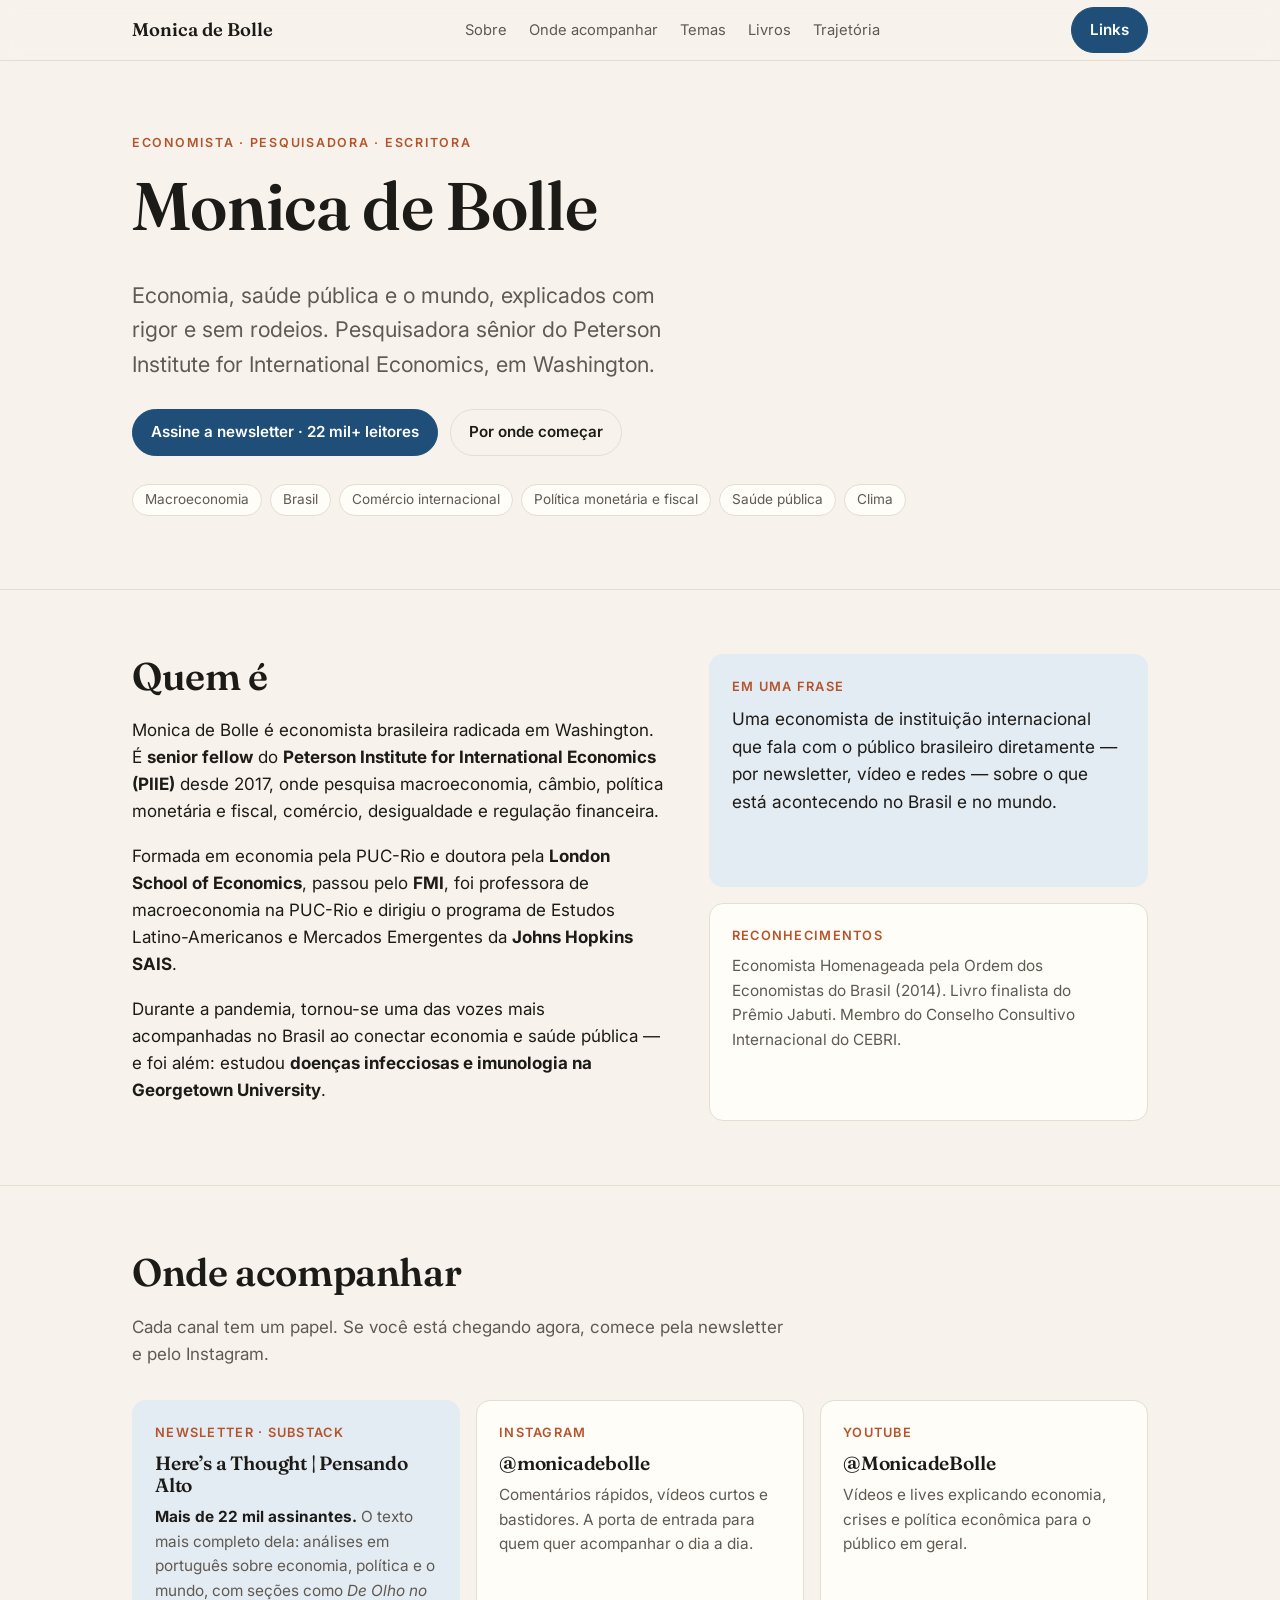
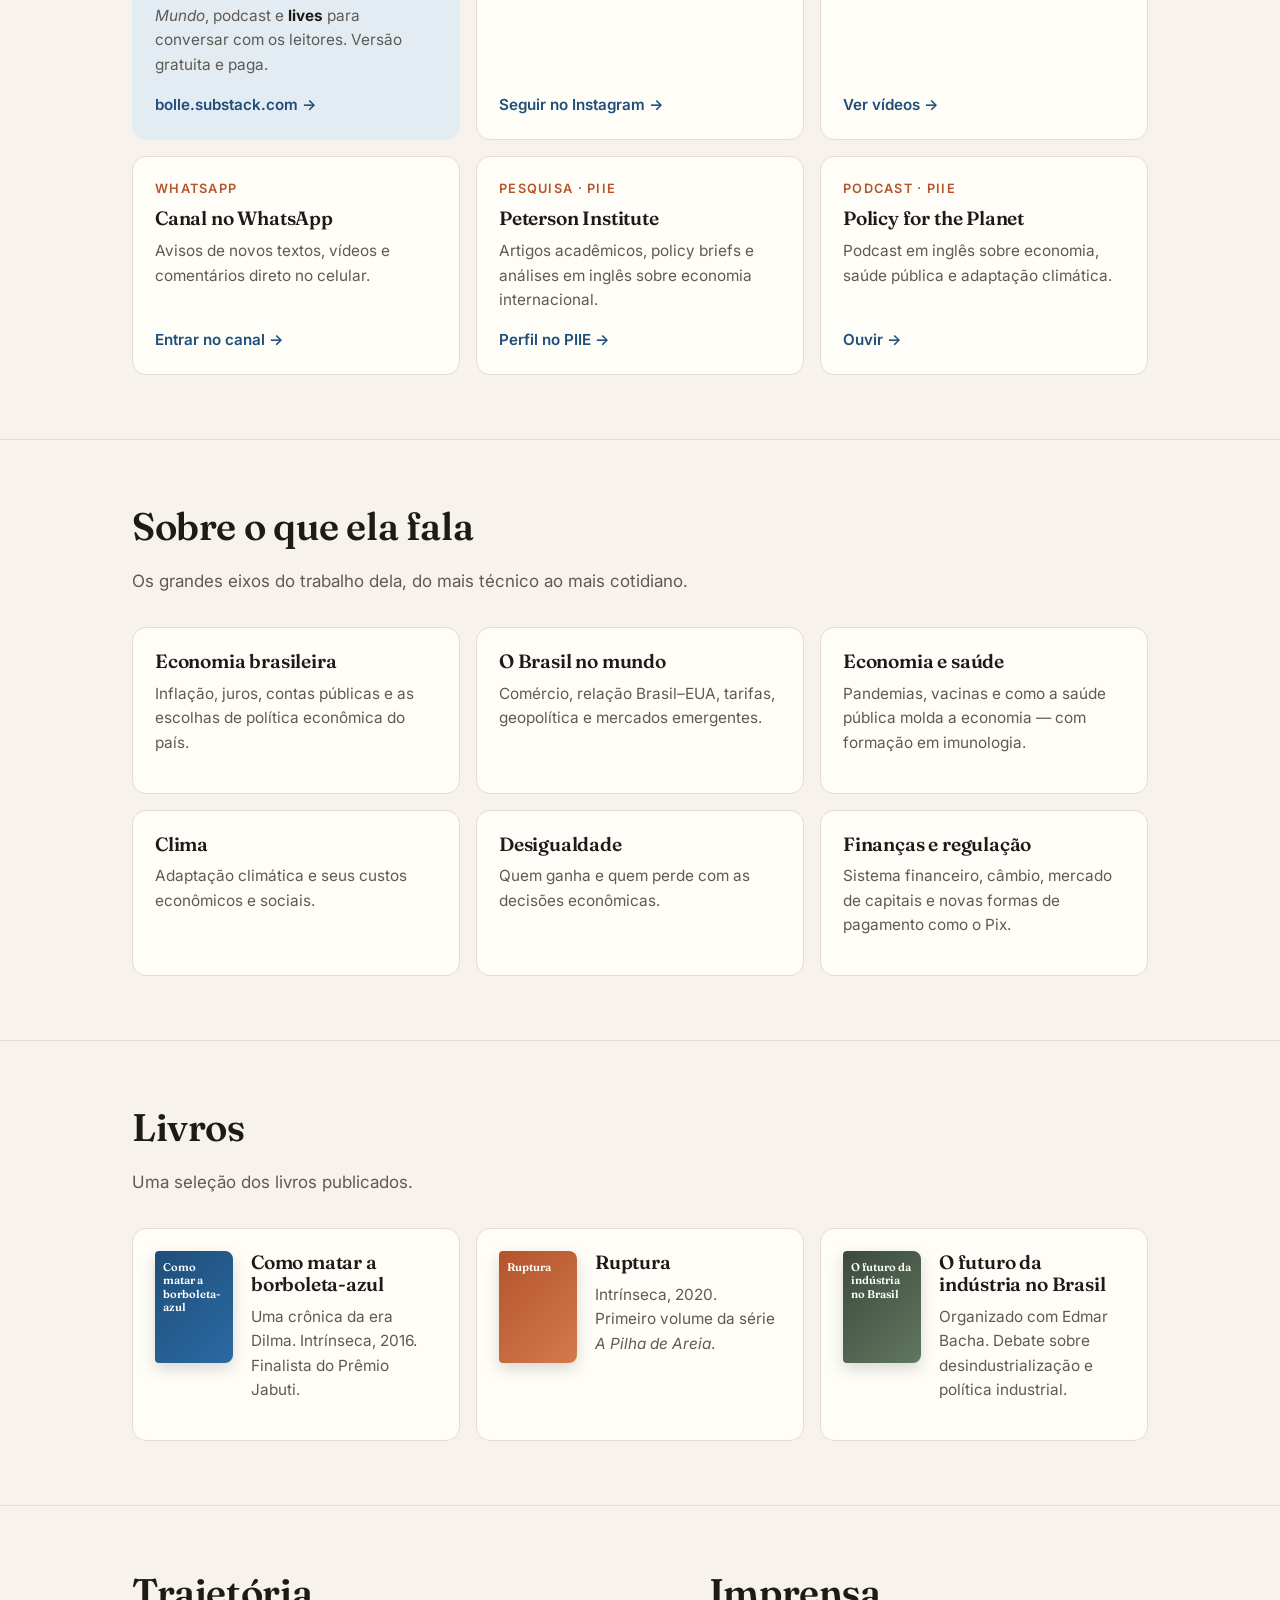
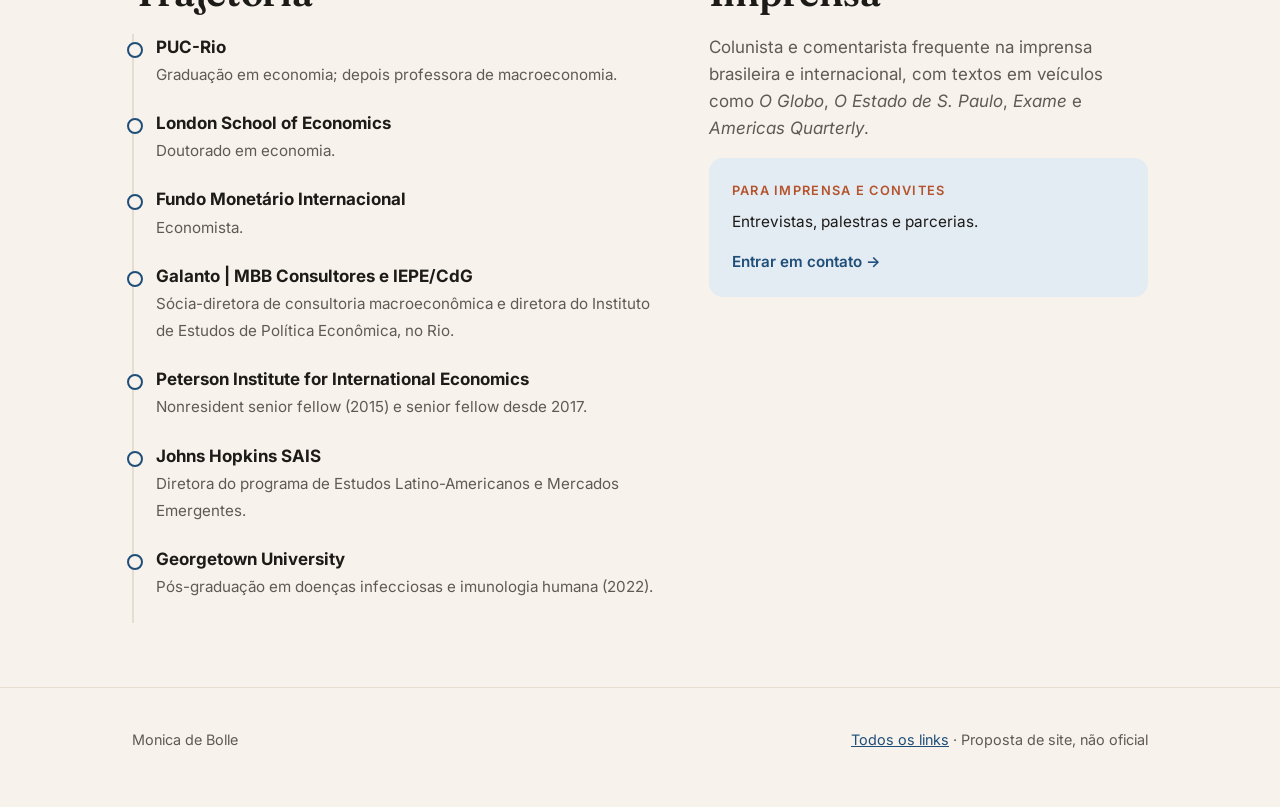
==== commit 991ca823: "Menciona as lives no Substack Co-Authored-By: Claude Opus 5.5 <noreply@anthropic.com> Claude-Session" ====
--- a/index.html
+++ b/index.html
@@ -70,7 +70,7 @@
       <article class="card featured">
         <div class="meta">Newsletter · Substack</div>
         <h3>Here’s a Thought | Pensando Alto</h3>
-        <p><strong style="color:var(--ink)">Mais de 22 mil assinantes.</strong> O texto mais completo dela: análises em português sobre economia, política e o mundo, com seções como <em>De Olho no Mundo</em> e o podcast. Versão gratuita e paga.</p>
+        <p><strong style="color:var(--ink)">Mais de 22 mil assinantes.</strong> O texto mais completo dela: análises em português sobre economia, política e o mundo, com seções como <em>De Olho no Mundo</em>, podcast e <strong style="color:var(--ink)">lives</strong> para conversar com os leitores. Versão gratuita e paga.</p>
         <a class="more" href="https://bolle.substack.com" target="_blank" rel="noopener">bolle.substack.com</a>
       </article>
       <article class="card">
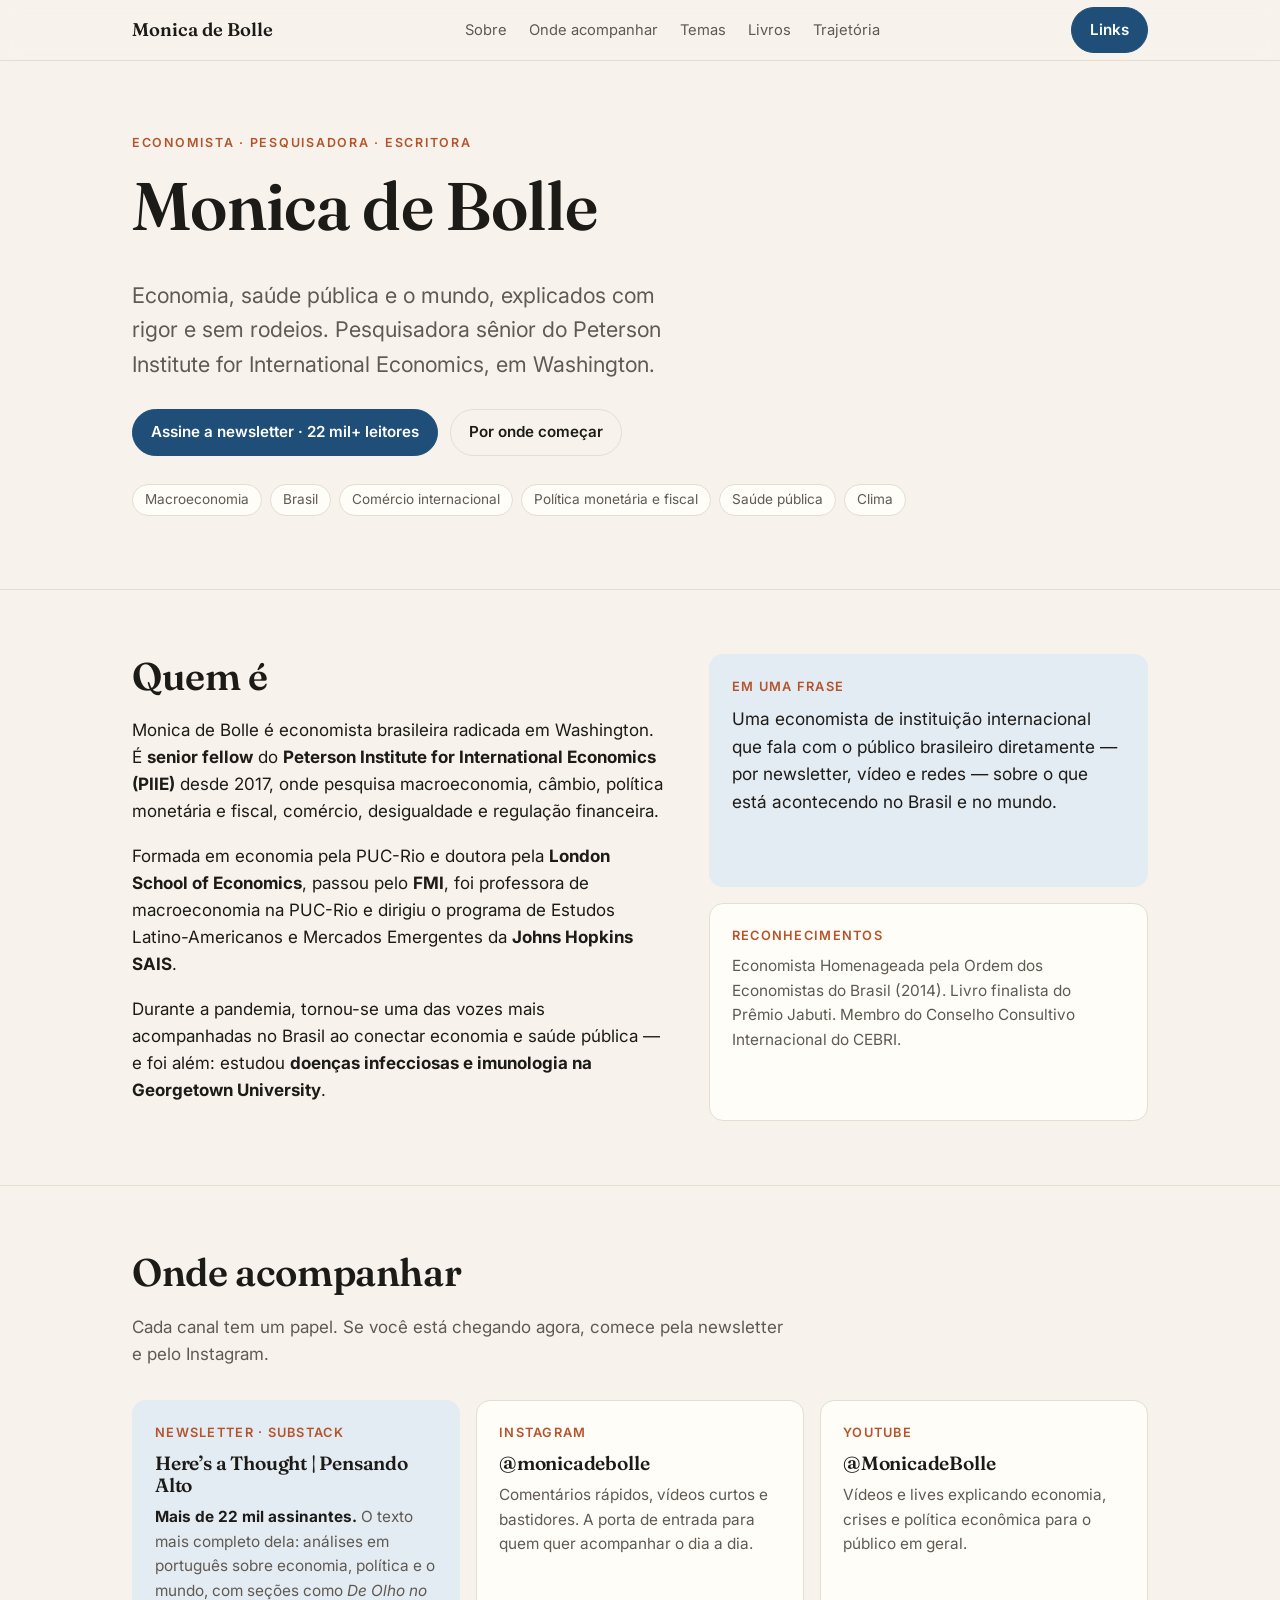
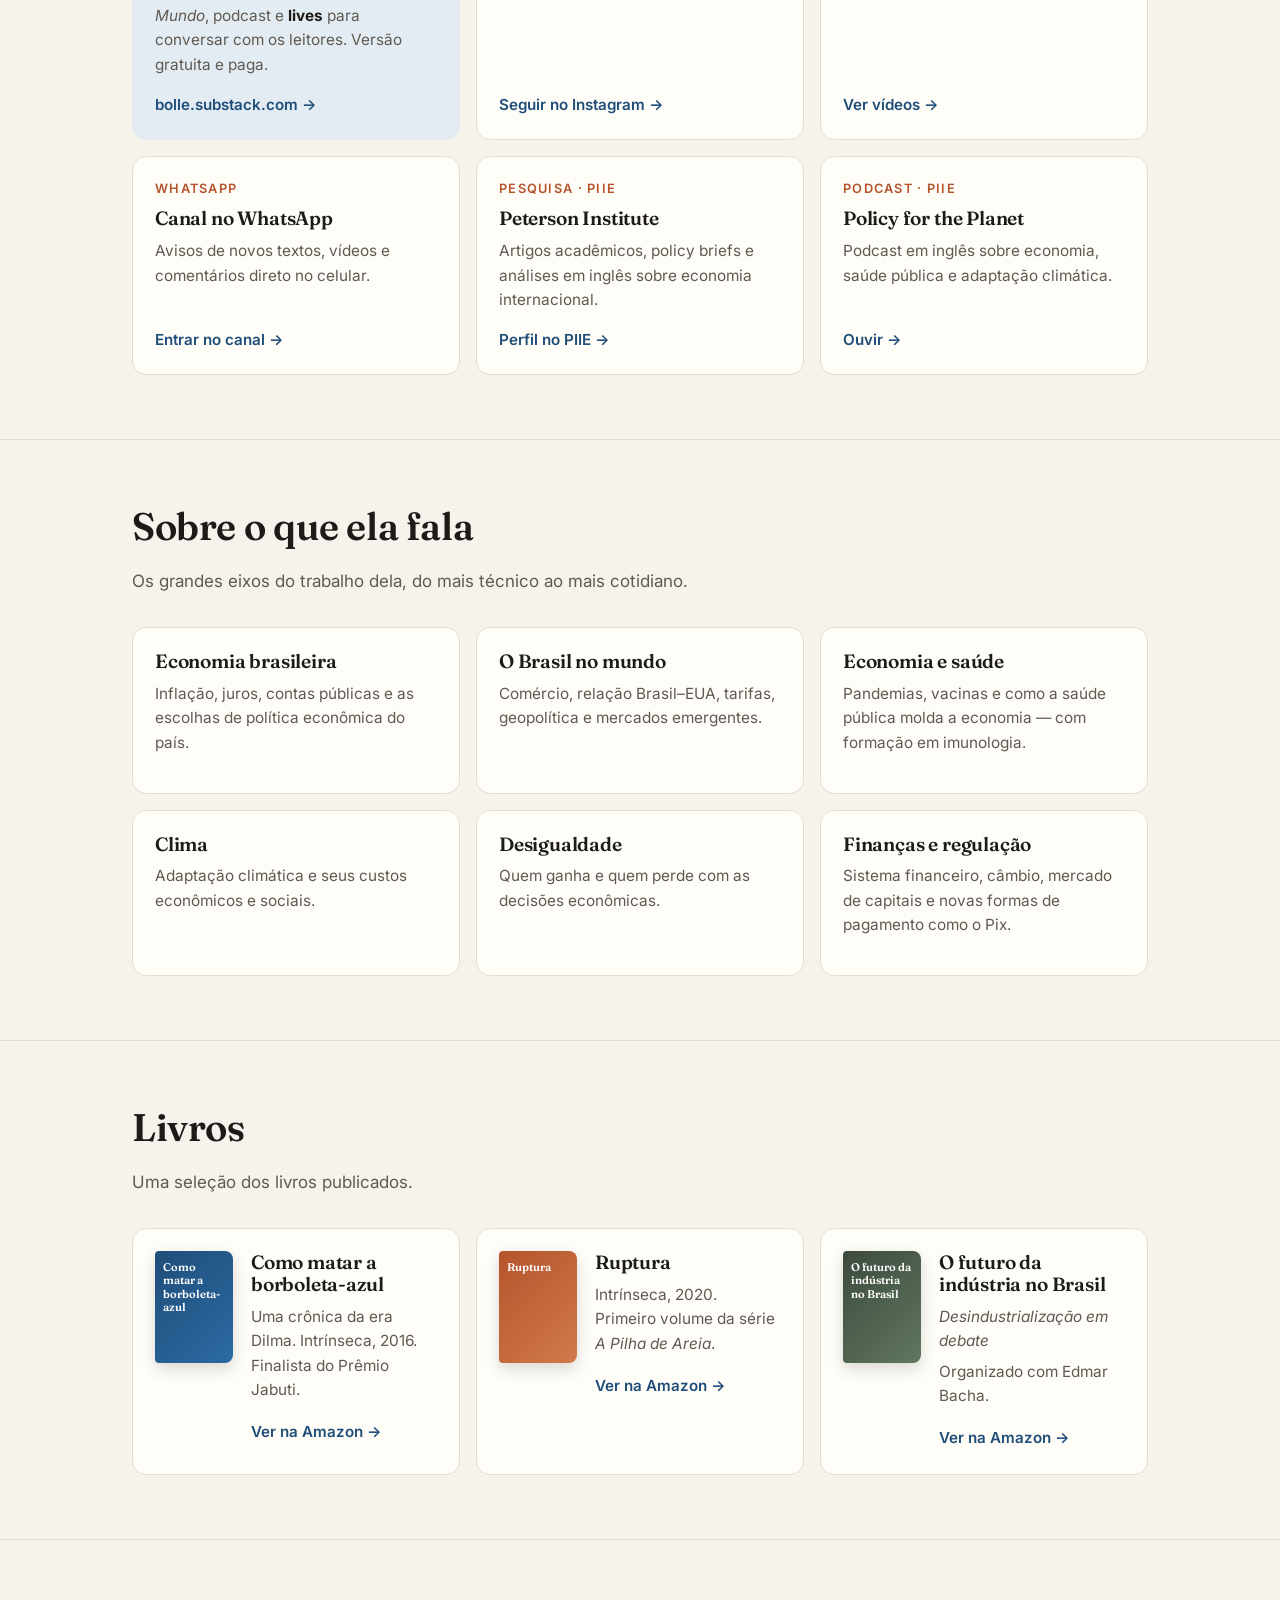
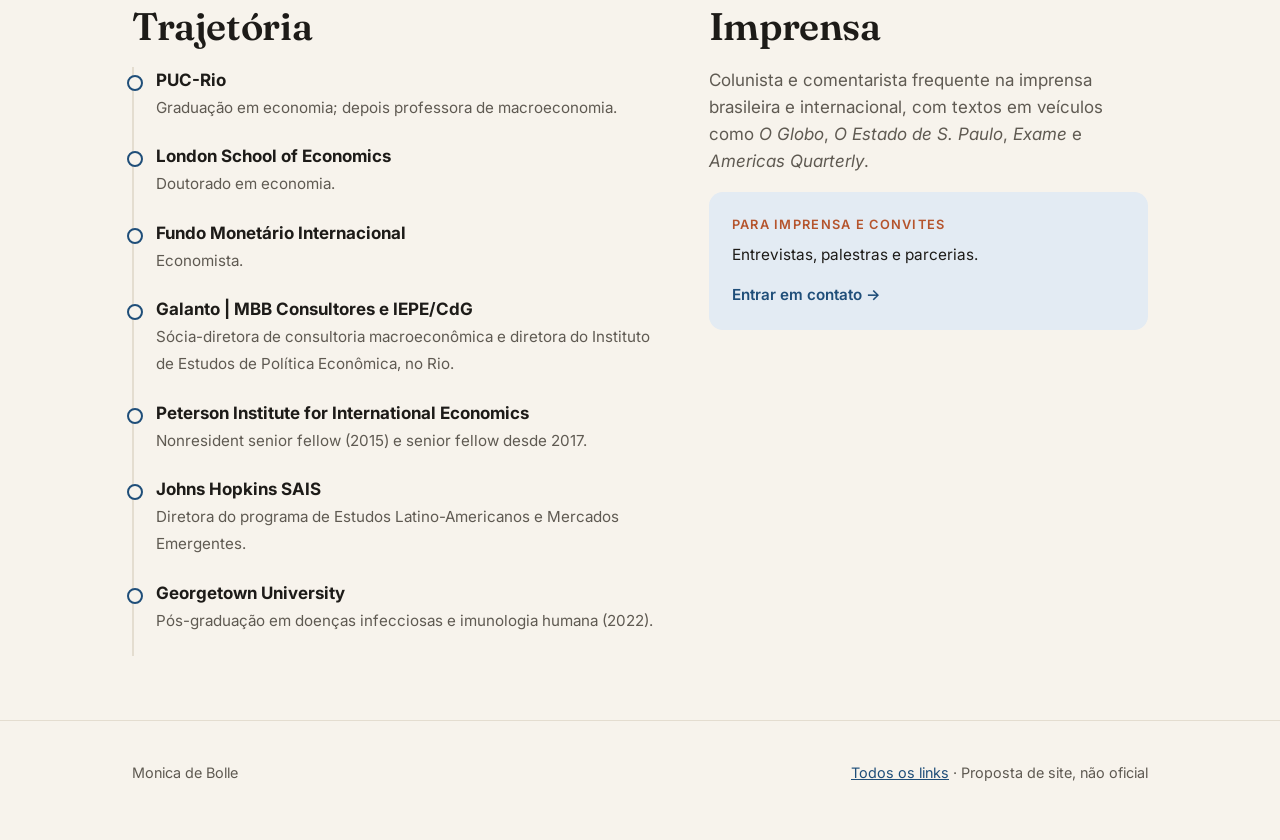
==== commit 91c4e7ad: "Adiciona links da Amazon para os livros Co-Authored-By: Claude Opus 5.5 <noreply@anthropic.com> Clau" ====
--- a/index.html
+++ b/index.html
@@ -132,6 +132,7 @@
         <div>
           <h3>Como matar a borboleta-azul</h3>
           <p>Uma crônica da era Dilma. Intrínseca, 2016. Finalista do Prêmio Jabuti.</p>
+          <a class="more" href="https://www.amazon.com.br/dp/B01LZUYMNC" target="_blank" rel="noopener">Ver na Amazon</a>
         </div>
       </div>
       <div class="card book">
@@ -139,13 +140,16 @@
         <div>
           <h3>Ruptura</h3>
           <p>Intrínseca, 2020. Primeiro volume da série <em>A Pilha de Areia</em>.</p>
+          <a class="more" href="https://www.amazon.com.br/dp/B08JDVT1NB" target="_blank" rel="noopener">Ver na Amazon</a>
         </div>
       </div>
       <div class="card book">
         <div class="cover alt2">O futuro da indústria no Brasil</div>
         <div>
           <h3>O futuro da indústria no Brasil</h3>
-          <p>Organizado com Edmar Bacha. Debate sobre desindustrialização e política industrial.</p>
+          <p style="margin-bottom:.4em"><em>Desindustrialização em debate</em></p>
+          <p>Organizado com Edmar Bacha.</p>
+          <a class="more" href="https://www.amazon.com.br/dp/8520011659" target="_blank" rel="noopener">Ver na Amazon</a>
         </div>
       </div>
     </div>
